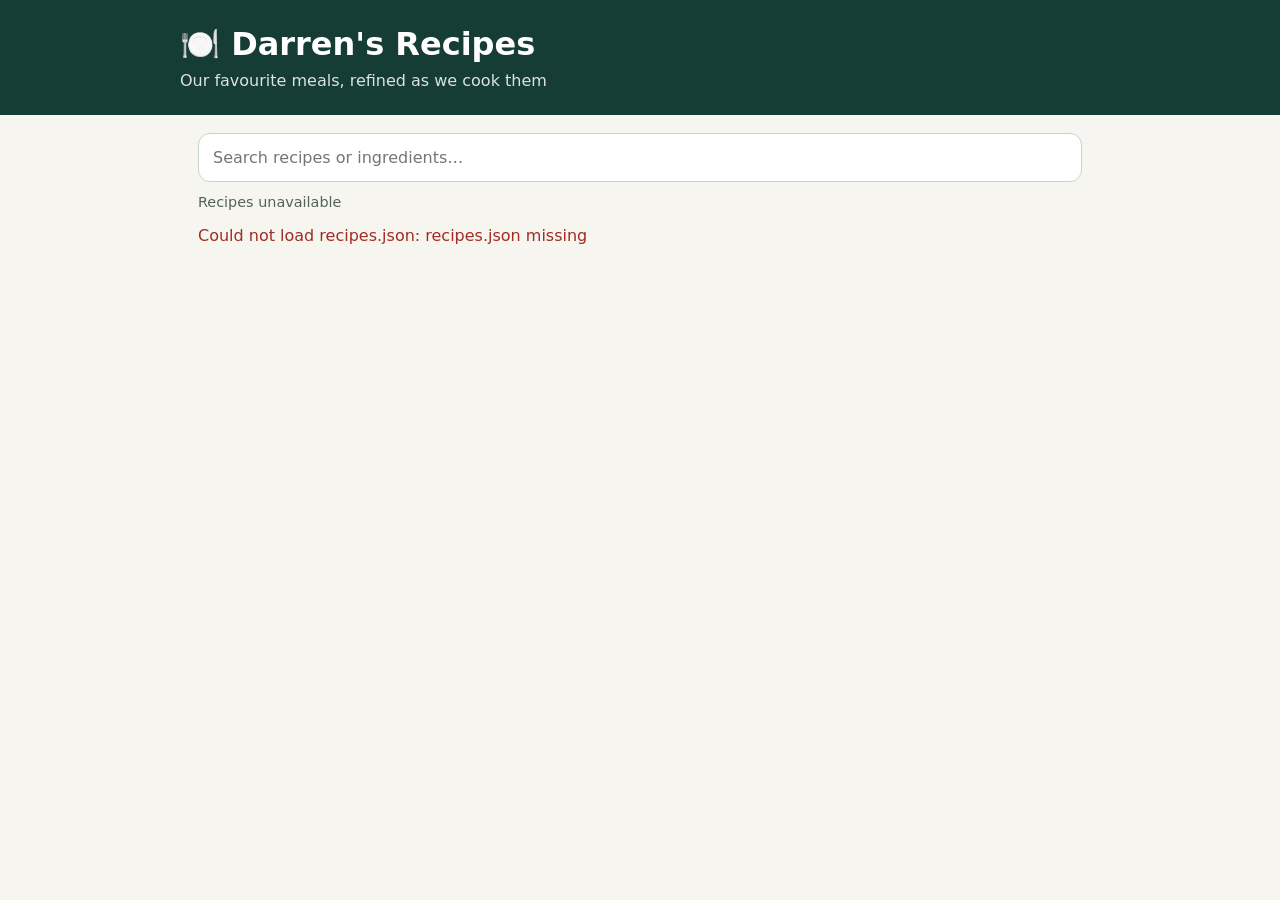
==== index.html @ 0611139f "Add mobile recipe web app" ====
<!doctype html>
<html lang="en"><head><meta charset="utf-8"><meta name="viewport" content="width=device-width,initial-scale=1,viewport-fit=cover"><meta name="theme-color" content="#153d35"><title>Darren's Recipes</title>
<style>
:root{font-family:system-ui,-apple-system,sans-serif;color:#19342e;background:#f6f5ef}*{box-sizing:border-box}body{margin:0}header{background:#153d35;color:white;padding:25px max(18px,calc((100vw - 920px)/2))}header h1{margin:0 0 8px}header p{margin:0;opacity:.85}main{max-width:920px;margin:auto;padding:18px}input{width:100%;font:inherit;padding:14px;border:1px solid #c8d4ce;border-radius:12px;background:white}#count{color:#53635c;font-size:.9rem;margin:12px 0}.cards{display:grid;grid-template-columns:repeat(auto-fill,minmax(250px,1fr));gap:14px}.card{background:white;border:1px solid #e1e7e2;border-radius:15px;padding:18px;text-align:left;cursor:pointer;font:inherit;color:inherit;box-shadow:0 2px 9px #1b362b0a}.card h2{font-size:1.12rem;margin:10px 0}.card p{line-height:1.45}.meta{font-size:.85rem;color:#63766c}dialog{width:min(660px,calc(100vw - 20px));max-height:90dvh;overflow:auto;border:0;border-radius:16px;padding:25px;color:#19342e}dialog::backdrop{background:#0008}dialog h2{margin-top:0}li{margin:8px 0;line-height:1.5}.close{float:right;border:0;background:#e8efeb;padding:8px 13px;border-radius:10px;font-size:1rem;cursor:pointer}#error{color:#a12c24}
</style></head><body><header><h1>🍽️ Darren's Recipes</h1><p>Our favourite meals, refined as we cook them</p></header><main><input id="search" type="search" placeholder="Search recipes or ingredients…" aria-label="Search recipes"><p id="count">Loading recipes…</p><p id="error"></p><div class="cards" id="cards"></div></main><dialog id="details"><button class="close" onclick="document.getElementById('details').close()">Close</button><div id="detail"></div></dialog>
<script>
let recipes=[];const $=id=>document.getElementById(id);const esc=s=>String(s??'').replace(/[&<>"']/g,c=>({'&':'&amp;','<':'&lt;','>':'&gt;','"':'&quot;',"'":'&#39;'}[c]));
function render(){const q=$('search').value.trim().toLowerCase();const filtered=recipes.filter(r=>[r.title,r.summary,...(r.ingredients||[])].join(' ').toLowerCase().includes(q));$('count').textContent=filtered.length+' of '+recipes.length+' recipes';$('cards').innerHTML=filtered.map(r=>'<button class="card" data-id="'+esc(r.id)+'"><div>'+esc(r.flag||'🍲')+' <span class="meta">'+esc(r.type||'')+' · '+esc(r.time||'')+'</span></div><h2>'+esc(r.title)+'</h2><p>'+esc(r.summary||'')+'</p><div class="meta">'+esc(r.serves||'')+' servings · '+esc(r.status||'')+'</div></button>').join('');document.querySelectorAll('.card').forEach(b=>b.onclick=()=>openRecipe(b.dataset.id))}
function openRecipe(id){const r=recipes.find(x=>x.id===id);if(!r)return;$('detail').innerHTML='<h2>'+esc(r.flag||'')+' '+esc(r.title)+'</h2><p>'+esc(r.summary||'')+'</p><p class="meta">'+esc(r.time||'')+' · Serves '+esc(r.serves||'')+'</p><h3>Ingredients</h3><ul>'+(r.ingredients||[]).map(x=>'<li>'+esc(x)+'</li>').join('')+'</ul><h3>Method</h3><ol>'+(r.steps||[]).map(x=>'<li>'+esc(x)+'</li>').join('')+'</ol>'+(r.note?'<h3>Cooking notes</h3><p>'+esc(r.note)+'</p>':'');$('details').showModal()}
$('search').addEventListener('input',render);
fetch('./recipes.json?updated='+Date.now(),{cache:'no-store'}).then(r=>{if(!r.ok)throw Error('recipes.json missing');return r.json()}).then(data=>{recipes=Array.isArray(data)?data:data.recipes||[];render()}).catch(e=>{$('count').textContent='Recipes unavailable';$('error').textContent='Could not load recipes.json: '+e.message});
</script></body></html>
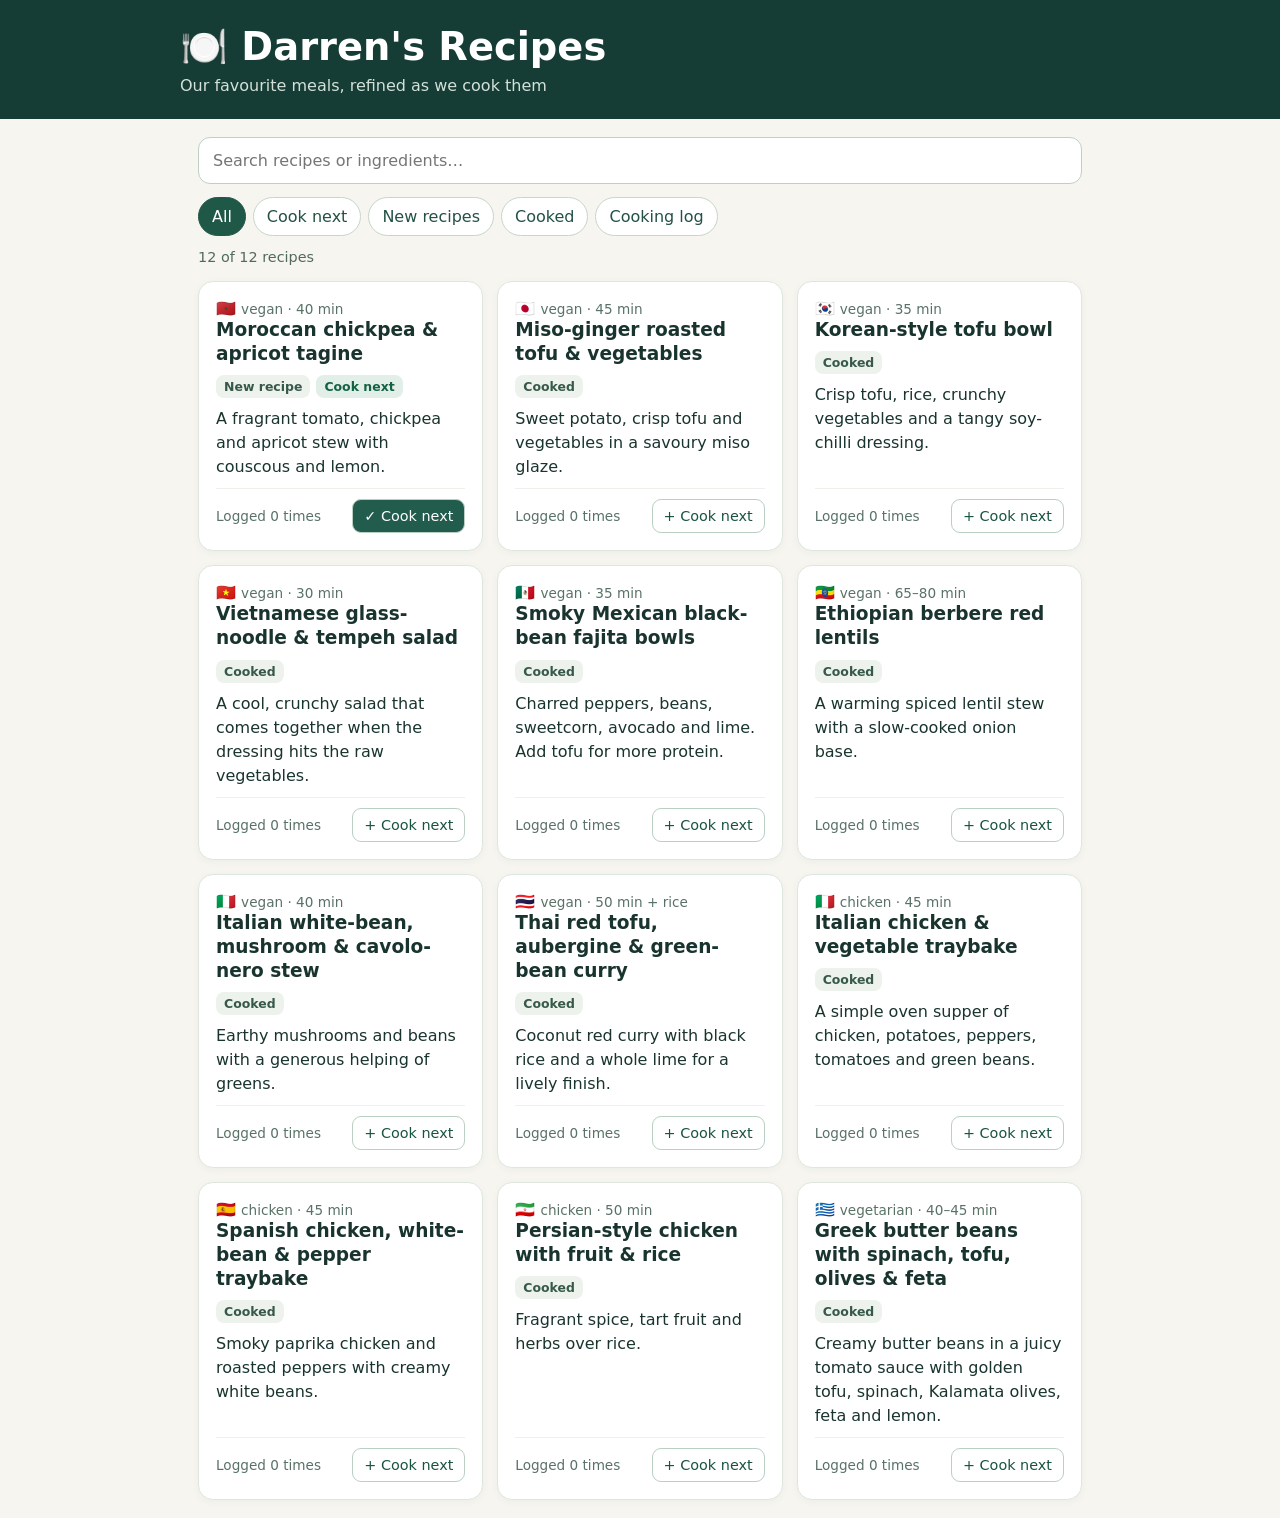
==== commit 4cda12be: "Add ingredient checklists, cook-next filters, and personal cooking history" ====
--- a/index.html
+++ b/index.html
@@ -1,12 +1,191 @@
 <!doctype html>
-<html lang="en"><head><meta charset="utf-8"><meta name="viewport" content="width=device-width,initial-scale=1,viewport-fit=cover"><meta name="theme-color" content="#153d35"><title>Darren's Recipes</title>
+<html lang="en">
+<head>
+<meta charset="utf-8">
+<meta name="viewport" content="width=device-width, initial-scale=1, viewport-fit=cover">
+<meta name="theme-color" content="#153d35">
+<meta name="apple-mobile-web-app-capable" content="yes">
+<meta name="apple-mobile-web-app-title" content="Darren's Recipes">
+<title>Darren's Recipes</title>
 <style>
-:root{font-family:system-ui,-apple-system,sans-serif;color:#19342e;background:#f6f5ef}*{box-sizing:border-box}body{margin:0}header{background:#153d35;color:white;padding:25px max(18px,calc((100vw - 920px)/2))}header h1{margin:0 0 8px}header p{margin:0;opacity:.85}main{max-width:920px;margin:auto;padding:18px}input{width:100%;font:inherit;padding:14px;border:1px solid #c8d4ce;border-radius:12px;background:white}#count{color:#53635c;font-size:.9rem;margin:12px 0}.cards{display:grid;grid-template-columns:repeat(auto-fill,minmax(250px,1fr));gap:14px}.card{background:white;border:1px solid #e1e7e2;border-radius:15px;padding:18px;text-align:left;cursor:pointer;font:inherit;color:inherit;box-shadow:0 2px 9px #1b362b0a}.card h2{font-size:1.12rem;margin:10px 0}.card p{line-height:1.45}.meta{font-size:.85rem;color:#63766c}dialog{width:min(660px,calc(100vw - 20px));max-height:90dvh;overflow:auto;border:0;border-radius:16px;padding:25px;color:#19342e}dialog::backdrop{background:#0008}dialog h2{margin-top:0}li{margin:8px 0;line-height:1.5}.close{float:right;border:0;background:#e8efeb;padding:8px 13px;border-radius:10px;font-size:1rem;cursor:pointer}#error{color:#a12c24}
-</style></head><body><header><h1>🍽️ Darren's Recipes</h1><p>Our favourite meals, refined as we cook them</p></header><main><input id="search" type="search" placeholder="Search recipes or ingredients…" aria-label="Search recipes"><p id="count">Loading recipes…</p><p id="error"></p><div class="cards" id="cards"></div></main><dialog id="details"><button class="close" onclick="document.getElementById('details').close()">Close</button><div id="detail"></div></dialog>
+:root{font-family:system-ui,-apple-system,BlinkMacSystemFont,"Segoe UI",sans-serif;color:#19342e;background:#f6f5ef;font-synthesis:none}
+*{box-sizing:border-box}
+body{margin:0}
+button,input{font:inherit}
+button{cursor:pointer}
+header{background:#153d35;color:white;padding:24px max(18px,calc((100vw - 920px)/2))}
+header h1{margin:0 0 6px;font-size:clamp(1.65rem,4vw,2.4rem)}
+header p{margin:0;color:#d3e1d9}
+main{max-width:920px;margin:auto;padding:18px}
+#search{width:100%;font:inherit;padding:13px 14px;border:1px solid #bfcfc5;border-radius:12px;background:white}
+.tabs{display:flex;flex-wrap:wrap;gap:7px;margin:13px 0}
+.tab{padding:9px 13px;border:1px solid #c6d6cb;background:white;border-radius:999px;color:#235145}
+.tab[aria-pressed="true"]{background:#205848;color:white;border-color:#205848}
+#count{color:#526a5e;font-size:.9rem;margin:10px 0 16px}
+.cards{display:grid;grid-template-columns:repeat(auto-fill,minmax(255px,1fr));gap:14px}
+.card{background:white;border:1px solid #dee7df;border-radius:15px;padding:17px;box-shadow:0 2px 9px #1b362b0a;display:flex;flex-direction:column;gap:9px}
+.card h2{font-size:1.16rem;line-height:1.3;margin:0}
+.card p{margin:0;line-height:1.5;flex-grow:1}
+.card .card-open{width:100%;border:0;padding:0;background:transparent;text-align:left;color:inherit}
+.meta{font-size:.85rem;color:#597266}
+.badges{display:flex;flex-wrap:wrap;gap:6px}
+.badge{display:inline-block;padding:4px 8px;border-radius:8px;background:#edf2ed;color:#36594a;font-size:.78rem;font-weight:650}
+.badge.next{background:#e2efe8;color:#146245}
+.card-foot{border-top:1px solid #edf0eb;padding-top:10px;display:flex;align-items:center;justify-content:space-between;gap:8px}
+.mini-btn{border:1px solid #b9d0c2;background:white;color:#195342;border-radius:9px;padding:8px 11px;font-size:.9rem}
+.mini-btn.active{background:#225c4c;color:white}
+dialog{width:min(690px,calc(100vw - 16px));max-height:92dvh;overflow-y:auto;border:0;border-radius:16px;padding:24px;color:#19342e;background:#fff;box-shadow:0 15px 60px #0003}
+dialog::backdrop{background:#0009}
+dialog h2{margin:4px 0 8px;font-size:1.5rem}
+dialog h3{margin:22px 0 9px}
+.dialog-top{display:flex;justify-content:space-between;align-items:flex-start;gap:12px}
+.close{border:0;background:#e9f0eb;padding:9px 13px;border-radius:10px;flex-shrink:0}
+.detail-actions{background:#f1f5ef;border-radius:13px;padding:13px;margin:16px 0}
+.action-row{display:flex;align-items:center;flex-wrap:wrap;gap:11px;margin:10px 0}
+.action-row input[type="date"]{max-width:180px;border:1px solid #b6c8bc;border-radius:8px;padding:8px;background:white}
+.action-row label{display:flex;align-items:center;gap:8px;cursor:pointer;font-weight:550}
+input[type="checkbox"]{width:20px;height:20px;accent-color:#235b49;flex-shrink:0;cursor:pointer}
+.ingredient-list{list-style:none;padding:0;margin:10px 0}
+.ingredient-list li{padding:8px 0;border-bottom:1px solid #eef1ec}
+.ingredient-list label{display:flex;align-items:flex-start;gap:10px;line-height:1.45;cursor:pointer}
+.ingredient-list label.done span{text-decoration:line-through;color:#78867b}
+.steps li{margin:10px 0;line-height:1.55}
+.small{font-size:.86rem;color:#5b7166}
+.text-btn{border:none;background:none;padding:5px;color:#195f48;text-decoration:underline}
+.primary{border:none;border-radius:10px;background:#245e4d;color:white;padding:10px 14px}
+#historyView{display:none}
+#historyView h2{margin-bottom:5px}
+.history-item{display:flex;gap:12px;align-items:center;justify-content:space-between;background:white;padding:12px 14px;margin:8px 0;border:1px solid #e1e9e1;border-radius:12px}
+.history-item button.recipe-link{border:0;background:none;text-align:left;color:#204e40;padding:0}
+.history-item button.remove{border:0;background:#f4ebe8;color:#8a3431;border-radius:8px;padding:7px 10px}
+.tools{display:flex;gap:8px;flex-wrap:wrap;margin:18px 0}
+.tools button,.tools label{display:inline-block;padding:9px 12px;border:1px solid #c8d6cb;background:white;border-radius:9px;cursor:pointer;color:#204c40}
+#file-import{display:none}
+.notice{border-left:3px solid #7b9a85;background:#f0f3ee;padding:10px 12px;font-size:.86rem;line-height:1.5}
+#error{color:#a12c24}
+@media(max-width:420px){dialog{padding:15px}.card{padding:15px}header{padding:20px 18px}}
+</style>
+</head>
+<body>
+<header><h1>🍽️ Darren's Recipes</h1><p>Our favourite meals, refined as we cook them</p></header>
+<main>
+<input id="search" type="search" placeholder="Search recipes or ingredients…" aria-label="Search recipes">
+<div class="tabs" role="group" aria-label="Filter recipes">
+<button class="tab" data-tab="all" aria-pressed="true">All</button>
+<button class="tab" data-tab="next" aria-pressed="false">Cook next</button>
+<button class="tab" data-tab="new" aria-pressed="false">New recipes</button>
+<button class="tab" data-tab="cooked" aria-pressed="false">Cooked</button>
+<button class="tab" data-tab="history" aria-pressed="false">Cooking log</button>
+</div>
+<p id="count">Loading recipes…</p><p id="error"></p>
+<div class="cards" id="cards"></div>
+<section id="historyView" aria-label="Cooking history">
+<h2>Cooking log</h2>
+<p class="small">Tick “I cooked this” in a recipe to add a dated entry. Each time you cook it, tick the date again.</p>
+<div id="historyEntries"></div>
+<div class="tools">
+<button id="export" type="button">Download log backup</button>
+<label for="file-import">Restore a backup</label><input id="file-import" type="file" accept=".json,application/json">
+</div>
+<p class="notice">Your cooking log, “Cook next” selections and ingredient ticks are saved <strong>only on this device in this browser</strong>, not on GitHub. Other people see the public recipes but keep separate logs. Use “Download log backup” occasionally to protect your history or move it to another device.</p>
+</section>
+</main>
+<dialog id="details" aria-label="Recipe details"><div id="detail"></div></dialog>
 <script>
-let recipes=[];const $=id=>document.getElementById(id);const esc=s=>String(s??'').replace(/[&<>"']/g,c=>({'&':'&amp;','<':'&lt;','>':'&gt;','"':'&quot;',"'":'&#39;'}[c]));
-function render(){const q=$('search').value.trim().toLowerCase();const filtered=recipes.filter(r=>[r.title,r.summary,...(r.ingredients||[])].join(' ').toLowerCase().includes(q));$('count').textContent=filtered.length+' of '+recipes.length+' recipes';$('cards').innerHTML=filtered.map(r=>'<button class="card" data-id="'+esc(r.id)+'"><div>'+esc(r.flag||'🍲')+' <span class="meta">'+esc(r.type||'')+' · '+esc(r.time||'')+'</span></div><h2>'+esc(r.title)+'</h2><p>'+esc(r.summary||'')+'</p><div class="meta">'+esc(r.serves||'')+' servings · '+esc(r.status||'')+'</div></button>').join('');document.querySelectorAll('.card').forEach(b=>b.onclick=()=>openRecipe(b.dataset.id))}
-function openRecipe(id){const r=recipes.find(x=>x.id===id);if(!r)return;$('detail').innerHTML='<h2>'+esc(r.flag||'')+' '+esc(r.title)+'</h2><p>'+esc(r.summary||'')+'</p><p class="meta">'+esc(r.time||'')+' · Serves '+esc(r.serves||'')+'</p><h3>Ingredients</h3><ul>'+(r.ingredients||[]).map(x=>'<li>'+esc(x)+'</li>').join('')+'</ul><h3>Method</h3><ol>'+(r.steps||[]).map(x=>'<li>'+esc(x)+'</li>').join('')+'</ol>'+(r.note?'<h3>Cooking notes</h3><p>'+esc(r.note)+'</p>':'');$('details').showModal()}
-$('search').addEventListener('input',render);
-fetch('./recipes.json?updated='+Date.now(),{cache:'no-store'}).then(r=>{if(!r.ok)throw Error('recipes.json missing');return r.json()}).then(data=>{recipes=Array.isArray(data)?data:data.recipes||[];render()}).catch(e=>{$('count').textContent='Recipes unavailable';$('error').textContent='Could not load recipes.json: '+e.message});
-</script></body></html>+"use strict";
+const $=id=>document.getElementById(id);
+const esc=s=>String(s??"").replace(/[&<>"']/g,c=>({"&":"&amp;","<":"&lt;",">":"&gt;",'"':"&quot;","'":"&#39;"}[c]));
+const STORE="darrens-recipes-personal-v1";
+const CACHE="darrens-recipes-catalog-v1";
+const freshState=()=>({nextIds:[],history:[],ticks:{},initialisedNext:false});
+let recipes=[],state=freshState(),tab="all",activeId=null,canStore=true,defaultNext="";
+function todayLocal(){const n=new Date();return n.getFullYear()+"-"+String(n.getMonth()+1).padStart(2,"0")+"-"+String(n.getDate()).padStart(2,"0")}
+function safeGet(key){try{return localStorage.getItem(key)}catch(e){canStore=false;return null}}
+function safeSet(key,val){try{localStorage.setItem(key,val)}catch(e){canStore=false}}
+function loadState(){try{const data=JSON.parse(safeGet(STORE)||"null");if(data&&typeof data==="object"){state={nextIds:Array.isArray(data.nextIds)?data.nextIds.filter(v=>typeof v==="string"):[],history:Array.isArray(data.history)?data.history.filter(v=>v&&typeof v.id==="string"&&typeof v.date==="string"):[],ticks:data.ticks&&typeof data.ticks==="object"&&!Array.isArray(data.ticks)?data.ticks:{},initialisedNext:!!data.initialisedNext}}}catch(e){state=freshState()}}
+function save(){safeSet(STORE,JSON.stringify(state))}
+function entries(id){return state.history.filter(h=>h.id===id)}
+function cooked(r){return r.status==="tried"||r.status==="cooked"||entries(r.id).length>0}
+function isNext(id){return state.nextIds.includes(id)}
+function nextToggle(id){state.nextIds=isNext(id)?state.nextIds.filter(x=>x!==id):[...state.nextIds,id];save();render();if(activeId)renderDetail()}
+function validDate(s){return /^\d{4}-\d{2}-\d{2}$/.test(s)&&!Number.isNaN(new Date(s+"T12:00:00").getTime())&&s<=todayLocal()}
+function logged(id,date){return state.history.some(h=>h.id===id&&h.date===date)}
+function logToggle(id,date,checked){
+if(!validDate(date)){alert("Choose a valid date that is not in the future.");return}
+if(checked&&!logged(id,date)){state.history.push({id,date})}
+if(!checked){state.history=state.history.filter(h=>!(h.id===id&&h.date===date))}
+if(checked){delete state.ticks[id];state.nextIds=state.nextIds.filter(x=>x!==id)}
+save();render();if(activeId)renderDetail(date)
+}
+function badge(r){return '<span class="badge">'+(cooked(r)?"Cooked":"New recipe")+'</span>'+(isNext(r.id)?'<span class="badge next">Cook next</span>':"")}
+function match(r,q){return [r.title,r.summary,...(r.ingredients||[])].join(" ").toLowerCase().includes(q)}
+function render(){
+document.querySelectorAll("[data-tab]").forEach(b=>b.setAttribute("aria-pressed",String(b.dataset.tab===tab)));
+const q=$("search").value.trim().toLowerCase();
+$("historyView").style.display=tab==="history"?"block":"none";
+$("cards").style.display=tab==="history"?"none":"grid";
+if(tab==="history"){renderHistory(q);return}
+const found=recipes.filter(r=>match(r,q)&&(tab==="all"||tab==="next"&&isNext(r.id)||tab==="new"&&!cooked(r)||tab==="cooked"&&cooked(r)));
+$("count").textContent=found.length+" of "+recipes.length+" recipes"+(tab!=="all"?" · "+({next:"Cook next",new:"New recipes",cooked:"Cooked"}[tab]):"");
+$("cards").innerHTML=found.map(r=>'<article class="card"><button class="card-open" data-open="'+esc(r.id)+'"><div>'+esc(r.flag||"🍲")+' <span class="meta">'+esc(r.type||"")+' · '+esc(r.time||"")+'</span></div><h2>'+esc(r.title)+'</h2></button><div class="badges">'+badge(r)+'</div><p>'+esc(r.summary||"")+'</p><div class="card-foot"><span class="meta">Logged '+entries(r.id).length+' time'+(entries(r.id).length===1?"":"s")+'</span><button class="mini-btn '+(isNext(r.id)?"active":"")+'" data-next="'+esc(r.id)+'" aria-pressed="'+isNext(r.id)+'">'+(isNext(r.id)?"✓ Cook next":"+ Cook next")+'</button></div></article>').join("")||'<p>No recipes match this view.</p>';
+}
+function dateText(date){const d=new Date(date+"T12:00:00");return Number.isNaN(d.getTime())?date:d.toLocaleDateString("en-GB",{day:"numeric",month:"short",year:"numeric"})}
+function renderHistory(q){
+const sorted=[...state.history].sort((a,b)=>b.date.localeCompare(a.date));
+const found=sorted.filter(h=>{const r=recipes.find(x=>x.id===h.id);return r&&match(r,q)});
+$("count").textContent=found.length+" logged cooking occasion"+(found.length===1?"":"s");
+$("historyEntries").innerHTML=found.length?found.map(h=>{const r=recipes.find(x=>x.id===h.id);return '<div class="history-item"><button class="recipe-link" data-open="'+esc(r.id)+'"><strong>'+esc(r.flag||"")+' '+esc(r.title)+'</strong><br><span class="small">'+esc(dateText(h.date))+'</span></button><button class="remove" data-remove="'+esc(h.id)+'" data-date="'+esc(h.date)+'" aria-label="Remove cooking entry for '+esc(r.title)+' on '+esc(h.date)+'">Remove</button></div>'}).join(""):"<p>No cooking dates logged yet. Open a recipe and tick “I cooked this”.</p>";
+}
+function checkedIndexes(id){const a=state.ticks[id];return Array.isArray(a)?a:[]}
+function renderDetail(selectedDate){
+const r=recipes.find(x=>x.id===activeId);if(!r)return;
+const modal=$("details"),oldScroll=modal.scrollTop;
+const date=validDate(selectedDate)?selectedDate:todayLocal(),checked=checkedIndexes(r.id);
+$("detail").innerHTML='<div class="dialog-top"><div><h2>'+esc(r.flag||"")+' '+esc(r.title)+'</h2><div class="badges">'+badge(r)+'</div></div><button class="close" data-action="close">Close</button></div><p>'+esc(r.summary||"")+'</p><p class="meta">'+esc(r.time||"")+' · Serves '+esc(r.serves||"")+'</p><div class="detail-actions"><div class="action-row"><button class="mini-btn '+(isNext(r.id)?"active":"")+'" data-next="'+esc(r.id)+'">'+(isNext(r.id)?"✓ Selected for Cook next":"+ Add to Cook next")+'</button></div><div class="action-row"><label for="cooked-date">Date cooked:</label><input id="cooked-date" type="date" max="'+todayLocal()+'" value="'+date+'"></div><div class="action-row"><label><input type="checkbox" id="cooked-toggle" '+(logged(r.id,date)?"checked":"")+'> I cooked this on this date</label></div><p class="small" style="margin:0">Cooking log: '+entries(r.id).length+' date'+(entries(r.id).length===1?"":"s")+' recorded.</p></div><h3>Ingredients <span class="small" id="ingredientCount">'+checked.length+'/'+(r.ingredients||[]).length+' ticked</span></h3><button class="text-btn" data-action="clear">Clear ingredient ticks</button><ul class="ingredient-list">'+(r.ingredients||[]).map((x,i)=>'<li><label class="'+(checked.includes(i)?"done":"")+'"><input type="checkbox" data-ingredient="'+i+'" '+(checked.includes(i)?"checked":"")+'><span>'+esc(x)+'</span></label></li>').join("")+'</ul><h3>Method</h3><ol class="steps">'+(r.steps||[]).map(x=>"<li>"+esc(x)+"</li>").join("")+"</ol>"+(r.note?"<h3>Cooking notes</h3><p>"+esc(r.note)+"</p>":"");
+modal.scrollTop=oldScroll;
+}
+function openRecipe(id){if(!recipes.some(r=>r.id===id))return;activeId=id;renderDetail();if(!$("details").open)$("details").showModal()}
+function exportLog(){
+const payload={app:"darrens-recipes",version:1,exportedAt:new Date().toISOString(),personal:state};
+const blob=new Blob([JSON.stringify(payload,null,2)],{type:"application/json"});
+const url=URL.createObjectURL(blob),a=document.createElement("a");a.href=url;a.download="darrens-recipe-log-"+todayLocal()+".json";document.body.appendChild(a);a.click();a.remove();setTimeout(()=>URL.revokeObjectURL(url),1000);
+}
+$("cards").addEventListener("click",e=>{const next=e.target.closest("[data-next]");if(next){nextToggle(next.dataset.next);return}const open=e.target.closest("[data-open]");if(open)openRecipe(open.dataset.open)});
+$("detail").addEventListener("click",e=>{const target=e.target.closest("[data-action],[data-next]");if(!target)return;if(target.dataset.next){nextToggle(target.dataset.next);return}if(target.dataset.action==="close"){$("details").close();activeId=null}else if(target.dataset.action==="clear"){delete state.ticks[activeId];save();renderDetail($("cooked-date").value)}});
+$("detail").addEventListener("change",e=>{
+if(e.target.matches("[data-ingredient]")){
+const i=Number(e.target.dataset.ingredient),id=activeId,s=new Set(checkedIndexes(id));e.target.checked?s.add(i):s.delete(i);state.ticks[id]=[...s].sort((a,b)=>a-b);save();e.target.closest("label").classList.toggle("done",e.target.checked);const r=recipes.find(x=>x.id===id);$("ingredientCount").textContent=s.size+"/"+r.ingredients.length+" ticked";
+}else if(e.target.id==="cooked-date"){renderDetail(e.target.value)}
+else if(e.target.id==="cooked-toggle"){logToggle(activeId,$("cooked-date").value,e.target.checked)}
+});
+$("details").addEventListener("close",()=>{activeId=null});
+document.querySelectorAll("[data-tab]").forEach(b=>b.addEventListener("click",()=>{tab=b.dataset.tab;render()}));
+$("search").addEventListener("input",render);
+$("historyEntries").addEventListener("click",e=>{
+const open=e.target.closest("[data-open]");if(open){openRecipe(open.dataset.open);return}
+const remove=e.target.closest("[data-remove]");if(remove&&confirm("Remove this cooking date from your log?")){state.history=state.history.filter(h=>!(h.id===remove.dataset.remove&&h.date===remove.dataset.date));save();render()}
+});
+$("export").addEventListener("click",exportLog);
+$("file-import").addEventListener("change",async e=>{
+const file=e.target.files&&e.target.files[0];if(!file)return;
+try{const payload=JSON.parse(await file.text());const v=payload.personal;
+if(payload.app!=="darrens-recipes"||!v||!Array.isArray(v.history)||!Array.isArray(v.nextIds)||!v.ticks||typeof v.ticks!=="object")throw Error("Not a compatible recipe log backup.");
+if(!confirm("Restore this backup? This will replace the cooking log, Cook next selections and ingredient ticks saved on this device."))return;
+state={nextIds:v.nextIds.filter(x=>typeof x==="string"),history:v.history.filter(h=>h&&typeof h.id==="string"&&validDate(h.date)),ticks:v.ticks,initialisedNext:true};save();render();alert("Recipe log restored.");
+}catch(err){alert("Could not restore backup: "+err.message)}finally{e.target.value=""}
+});
+function setRecipes(data){
+recipes=Array.isArray(data)?data:Array.isArray(data.recipes)?data.recipes:[];
+defaultNext=Array.isArray(data)?"":data.default_cook_next||"";
+if(!state.initialisedNext){state.nextIds=defaultNext?[defaultNext]:[];state.initialisedNext=true;save()}
+$("error").textContent=canStore?"":"Your browser isn't allowing permanent storage. Cooking ticks and the log might be lost when you close this page.";
+render();
+}
+loadState();
+fetch("./recipes.json?v="+Date.now(),{cache:"no-store"}).then(r=>{if(!r.ok)throw Error("recipe file not yet published");return r.json()}).then(data=>{setRecipes(data);safeSet(CACHE,JSON.stringify(data))}).catch(err=>{
+const old=safeGet(CACHE);if(old){try{setRecipes(JSON.parse(old));$("error").textContent="Showing saved recipes because the latest update could not be loaded.";return}catch(e){}}
+$("count").textContent="Recipes unavailable";$("error").textContent="Could not load recipes: "+err.message;
+});
+</script>
+</body>
+</html>
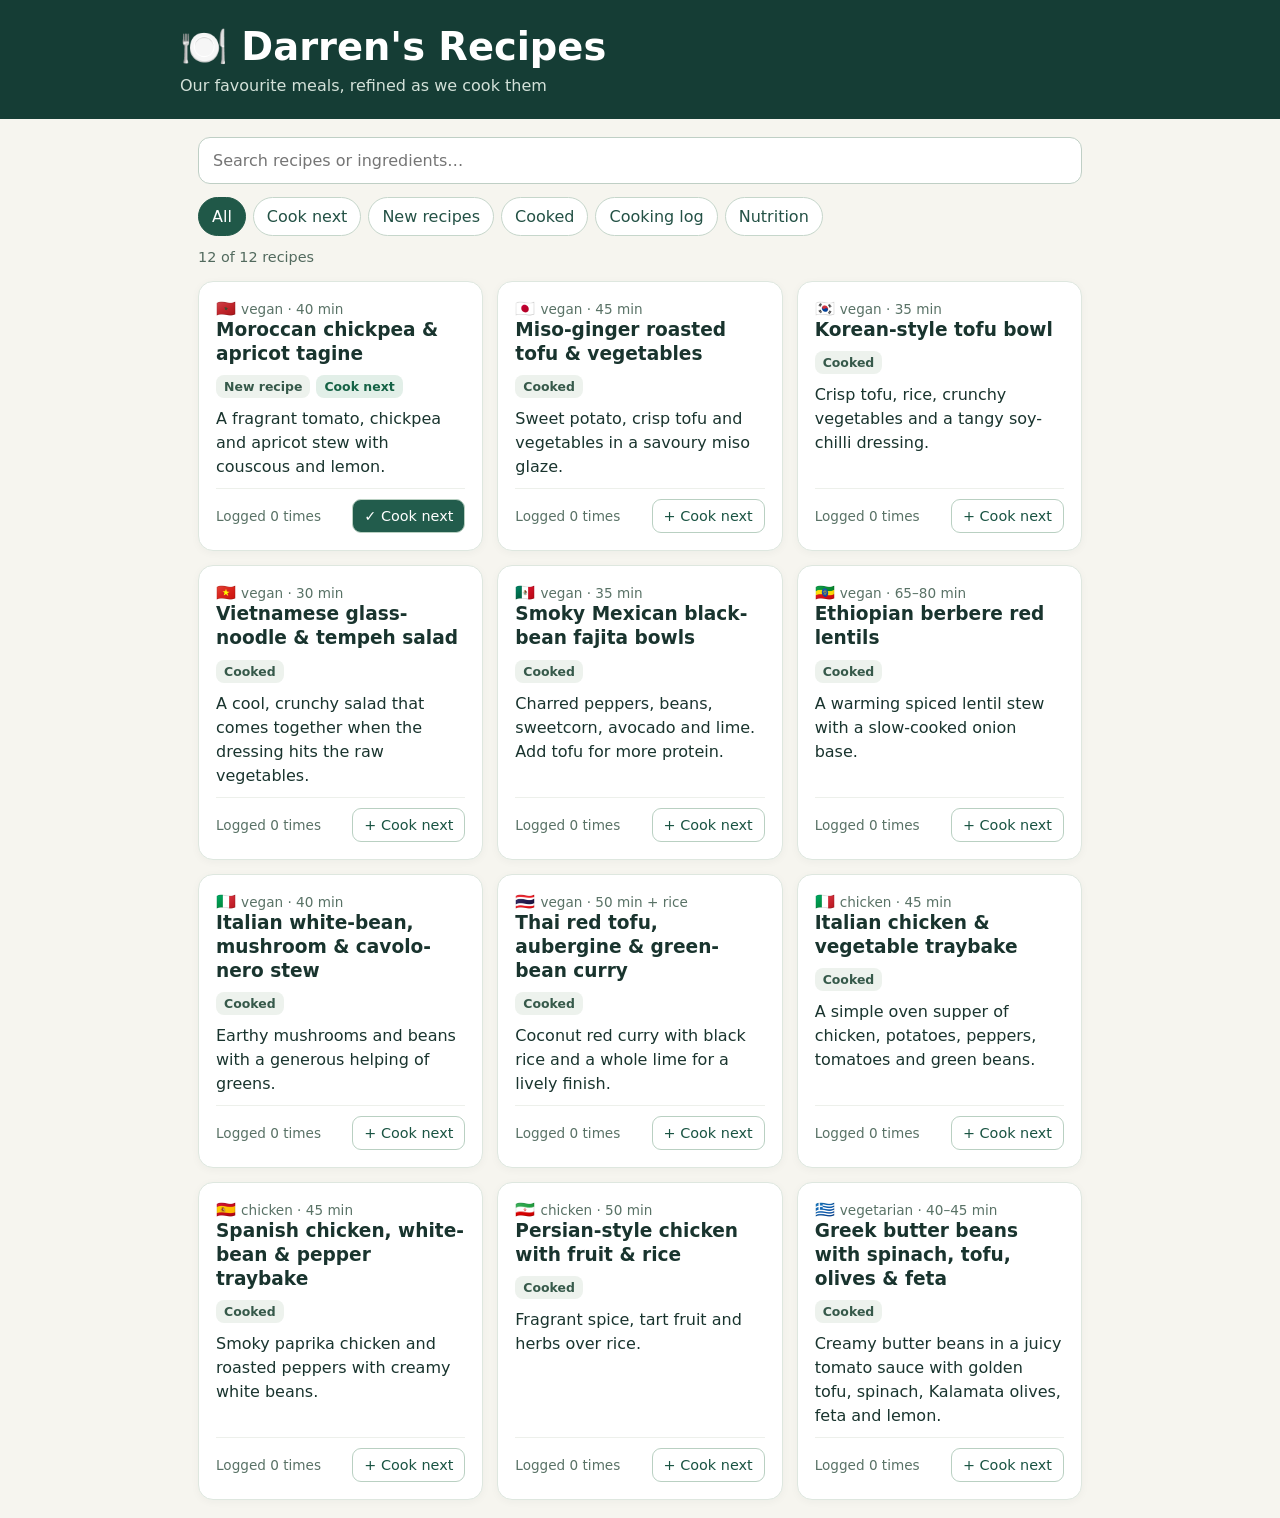
==== commit b7c969a2: "Add nutrition overview and per-recipe macro and micronutrient guidance" ====
--- a/index.html
+++ b/index.html
@@ -64,6 +64,20 @@
 .notice{border-left:3px solid #7b9a85;background:#f0f3ee;padding:10px 12px;font-size:.86rem;line-height:1.5}
 #error{color:#a12c24}
 @media(max-width:420px){dialog{padding:15px}.card{padding:15px}header{padding:20px 18px}}
+
+.nutrient-panel{background:white;border:1px solid #e0e9e2;border-radius:13px;padding:15px;margin:12px 0}
+.nutrient-panel h3{margin:2px 0 12px}
+.nutrient-grid{display:grid;grid-template-columns:repeat(auto-fit,minmax(220px,1fr));gap:10px}
+.nutrient-item{padding:9px 10px;border:1px solid #e5eee7;background:#fafcf9;border-radius:9px;line-height:1.4;font-size:.92rem}
+.nutrient-item strong{display:block;margin-bottom:2px}
+.nutrient-details{margin:0;padding-left:20px}
+.nutrient-details li{padding:5px 0;line-height:1.5}
+.nutrition-note{background:#edf4ef;border-left:4px solid #66997d;padding:11px 14px;border-radius:5px;line-height:1.5;margin:14px 0}
+.nutrient-subtitle{margin:17px 0 8px}
+.nutrition-list{display:grid;grid-template-columns:repeat(auto-fit,minmax(220px,1fr));gap:8px}
+.nutrition-item{padding:10px 12px;background:#fff;border:1px solid #e1e9e2;border-radius:10px}
+.nutrition-item small{display:block;color:#637469;margin-top:4px}
+@media(max-width:420px){.nutrient-grid{grid-template-columns:1fr}}
 </style>
 </head>
 <body>
@@ -76,6 +90,7 @@
 <button class="tab" data-tab="new" aria-pressed="false">New recipes</button>
 <button class="tab" data-tab="cooked" aria-pressed="false">Cooked</button>
 <button class="tab" data-tab="history" aria-pressed="false">Cooking log</button>
+<button class="tab" data-tab="nutrition" aria-pressed="false">Nutrition</button>
 </div>
 <p id="count">Loading recipes…</p><p id="error"></p>
 <div class="cards" id="cards"></div>
@@ -89,6 +104,7 @@
 </div>
 <p class="notice">Your cooking log, “Cook next” selections and ingredient ticks are saved <strong>only on this device in this browser</strong>, not on GitHub. Other people see the public recipes but keep separate logs. Use “Download log backup” occasionally to protect your history or move it to another device.</p>
 </section>
+<section id="nutritionView" aria-label="Nutrition overview" style="display:none"><h2>Nutrition overview</h2><p class="small">Ingredient-based nutrition guide for the whole recipe collection. It shows possible nutrient sources, <strong>not</strong> quantities consumed or proof of dietary adequacy.</p><div id="nutritionSummary"></div></section>
 </main>
 <dialog id="details" aria-label="Recipe details"><div id="detail"></div></dialog>
 <script>
@@ -119,12 +135,34 @@
 }
 function badge(r){return '<span class="badge">'+(cooked(r)?"Cooked":"New recipe")+'</span>'+(isNext(r.id)?'<span class="badge next">Cook next</span>':"")}
 function match(r,q){return [r.title,r.summary,...(r.ingredients||[])].join(" ").toLowerCase().includes(q)}
+function nutritionContent(r){
+const n=r.nutrition;if(!n)return "";
+const macros=Object.entries(n.macro||{}).map(([name,sources])=>'<div class="nutrient-item"><strong>'+esc(name)+'</strong>'+esc(sources)+'</div>').join("");
+const micro=(n.micro||[]).map(x=>'<li><strong>'+esc(x.nutrient)+'</strong> — '+esc(x.sources)+'</li>').join("");
+return '<section class="nutrient-panel"><h3>Nutrition profile</h3><p class="small">Likely contributions from the listed ingredients. No quantities or adequacy claims have been calculated.</p><h4 class="nutrient-subtitle">Macronutrients</h4><div class="nutrient-grid">'+macros+'</div><h4 class="nutrient-subtitle">Vitamins and minerals</h4><ul class="nutrient-details">'+micro+'</ul>'+(n.note?'<p class="nutrition-note">'+esc(n.note)+'</p>':'')+'</section>';
+}
+function renderNutrition(q){
+const visible=recipes.filter(r=>match(r,q));
+$("count").textContent="Nutrition guide · "+visible.length+" recipes"+(q?" matching search":"");
+const macros=[["Energy (kcal)","Not calculated yet; requires full weights and portions."],["Protein","Legumes, tofu, tempeh and chicken feature repeatedly."],["Carbohydrate","Rice, noodles, couscous, potatoes, beans and dried fruit."],["Total fat","Oils, nuts, avocado, coconut milk and feta."],["Saturated fat","Particularly coconut milk, feta and optional chorizo."],["Fibre","Often supplied by pulses, vegetables and whole plant foods."],["Omega-3 fats","Specific sources such as rapeseed oil, flax, chia or walnuts need consideration."]];
+const allNutrients=["Vitamin A","Vitamin B1","Vitamin B2","Vitamin B3","Vitamin B5","Vitamin B6","Biotin (B7)","Folate (B9)","Vitamin B12","Vitamin C","Vitamin D","Vitamin E","Vitamin K","Calcium","Iron","Zinc","Magnesium","Potassium","Iodine","Selenium","Phosphorus","Copper","Manganese","Sodium"];
+const watch=[["Vitamin B12","Mostly plant-based dinners cannot reliably cover B12. Fortified foods and/or supplementation matter."],["Vitamin D","No reliable vitamin D source is identified in these recipes. Fortified foods, supplements and other meals matter."],["Iodine","Check use of iodised salt; unfortified specialty salts and processed foods may not supply enough."],["Omega-3","Consider rapeseed oil, ground flax, chia or walnuts for ALA. Marine omega-3 (EPA/DHA) is a separate issue."],["Calcium","Check whether tofu is calcium-set and whether breakfast soy milk is fortified. Spinach calcium is poorly absorbed."],["Selenium and zinc","Food sources vary in content and bioavailability. Include a varied mix of legumes, grains, nuts and other foods."]];
+const cards=macros.map(([name,explain])=>'<div class="nutrient-item"><strong>'+esc(name)+'</strong>'+esc(explain)+'</div>').join("");
+const rows=allNutrients.map(name=>{
+const count=visible.filter(r=>(r.nutrition?.micro||[]).some(m=>m.nutrient===name)).length;
+return '<div class="nutrition-item"><strong>'+esc(name)+'</strong><small>'+(count?count+" recipe"+(count===1?"":"s")+" with highlighted sources":"Not yet mapped to a reliable recipe source")+'</small></div>';
+}).join("");
+const focus=watch.map(([name,explain])=>'<li><strong>'+esc(name)+':</strong> '+esc(explain)+'</li>').join("");
+$("nutritionSummary").innerHTML='<div class="nutrient-panel"><h3>Macronutrients and energy</h3><div class="nutrient-grid">'+cards+'</div></div><div class="nutrient-panel"><h3>Vitamins and minerals</h3><p class="small">The counts below show recipes where an ingredient was highlighted as a possible source. A low count does not establish deficiency; a high count does not establish sufficient intake.</p><div class="nutrition-list">'+rows+'</div></div><div class="nutrient-panel"><h3>Points to watch across a mostly plant-based diet</h3><ul class="nutrient-details">'+focus+'</ul></div><p class="nutrition-note">To assess whether the diet meets nutritional requirements, we will eventually need serving sizes, actual foods and brands (especially tofu and fortified soy milk), cooking frequency, breakfast/lunch/snacks, and nutrient composition data. The cooking log does not automatically measure portions or nutrients.</p><p class="small">Evidence-based references: <a href="https://www.livsmedelsverket.se/matvanor-halsa--miljo/kostrad/vegansk-mat/" target="_blank" rel="noopener">Swedish Food Agency (vegan nutrition)</a> and <a href="https://pub.norden.org/nord2023-003/recommendations.html" target="_blank" rel="noopener">Nordic Nutrition Recommendations 2023</a>.</p>';
+}
 function render(){
 document.querySelectorAll("[data-tab]").forEach(b=>b.setAttribute("aria-pressed",String(b.dataset.tab===tab)));
 const q=$("search").value.trim().toLowerCase();
 $("historyView").style.display=tab==="history"?"block":"none";
-$("cards").style.display=tab==="history"?"none":"grid";
+$("nutritionView").style.display=tab==="nutrition"?"block":"none";
+$("cards").style.display=(tab==="history"||tab==="nutrition")?"none":"grid";
 if(tab==="history"){renderHistory(q);return}
+if(tab==="nutrition"){renderNutrition(q);return}
 const found=recipes.filter(r=>match(r,q)&&(tab==="all"||tab==="next"&&isNext(r.id)||tab==="new"&&!cooked(r)||tab==="cooked"&&cooked(r)));
 $("count").textContent=found.length+" of "+recipes.length+" recipes"+(tab!=="all"?" · "+({next:"Cook next",new:"New recipes",cooked:"Cooked"}[tab]):"");
 $("cards").innerHTML=found.map(r=>'<article class="card"><button class="card-open" data-open="'+esc(r.id)+'"><div>'+esc(r.flag||"🍲")+' <span class="meta">'+esc(r.type||"")+' · '+esc(r.time||"")+'</span></div><h2>'+esc(r.title)+'</h2></button><div class="badges">'+badge(r)+'</div><p>'+esc(r.summary||"")+'</p><div class="card-foot"><span class="meta">Logged '+entries(r.id).length+' time'+(entries(r.id).length===1?"":"s")+'</span><button class="mini-btn '+(isNext(r.id)?"active":"")+'" data-next="'+esc(r.id)+'" aria-pressed="'+isNext(r.id)+'">'+(isNext(r.id)?"✓ Cook next":"+ Cook next")+'</button></div></article>').join("")||'<p>No recipes match this view.</p>';
@@ -141,7 +179,7 @@
 const r=recipes.find(x=>x.id===activeId);if(!r)return;
 const modal=$("details"),oldScroll=modal.scrollTop;
 const date=validDate(selectedDate)?selectedDate:todayLocal(),checked=checkedIndexes(r.id);
-$("detail").innerHTML='<div class="dialog-top"><div><h2>'+esc(r.flag||"")+' '+esc(r.title)+'</h2><div class="badges">'+badge(r)+'</div></div><button class="close" data-action="close">Close</button></div><p>'+esc(r.summary||"")+'</p><p class="meta">'+esc(r.time||"")+' · Serves '+esc(r.serves||"")+'</p><div class="detail-actions"><div class="action-row"><button class="mini-btn '+(isNext(r.id)?"active":"")+'" data-next="'+esc(r.id)+'">'+(isNext(r.id)?"✓ Selected for Cook next":"+ Add to Cook next")+'</button></div><div class="action-row"><label for="cooked-date">Date cooked:</label><input id="cooked-date" type="date" max="'+todayLocal()+'" value="'+date+'"></div><div class="action-row"><label><input type="checkbox" id="cooked-toggle" '+(logged(r.id,date)?"checked":"")+'> I cooked this on this date</label></div><p class="small" style="margin:0">Cooking log: '+entries(r.id).length+' date'+(entries(r.id).length===1?"":"s")+' recorded.</p></div><h3>Ingredients <span class="small" id="ingredientCount">'+checked.length+'/'+(r.ingredients||[]).length+' ticked</span></h3><button class="text-btn" data-action="clear">Clear ingredient ticks</button><ul class="ingredient-list">'+(r.ingredients||[]).map((x,i)=>'<li><label class="'+(checked.includes(i)?"done":"")+'"><input type="checkbox" data-ingredient="'+i+'" '+(checked.includes(i)?"checked":"")+'><span>'+esc(x)+'</span></label></li>').join("")+'</ul><h3>Method</h3><ol class="steps">'+(r.steps||[]).map(x=>"<li>"+esc(x)+"</li>").join("")+"</ol>"+(r.note?"<h3>Cooking notes</h3><p>"+esc(r.note)+"</p>":"");
+$("detail").innerHTML='<div class="dialog-top"><div><h2>'+esc(r.flag||"")+' '+esc(r.title)+'</h2><div class="badges">'+badge(r)+'</div></div><button class="close" data-action="close">Close</button></div><p>'+esc(r.summary||"")+'</p><p class="meta">'+esc(r.time||"")+' · Serves '+esc(r.serves||"")+'</p><div class="detail-actions"><div class="action-row"><button class="mini-btn '+(isNext(r.id)?"active":"")+'" data-next="'+esc(r.id)+'">'+(isNext(r.id)?"✓ Selected for Cook next":"+ Add to Cook next")+'</button></div><div class="action-row"><label for="cooked-date">Date cooked:</label><input id="cooked-date" type="date" max="'+todayLocal()+'" value="'+date+'"></div><div class="action-row"><label><input type="checkbox" id="cooked-toggle" '+(logged(r.id,date)?"checked":"")+'> I cooked this on this date</label></div><p class="small" style="margin:0">Cooking log: '+entries(r.id).length+' date'+(entries(r.id).length===1?"":"s")+' recorded.</p></div><h3>Ingredients <span class="small" id="ingredientCount">'+checked.length+'/'+(r.ingredients||[]).length+' ticked</span></h3><button class="text-btn" data-action="clear">Clear ingredient ticks</button><ul class="ingredient-list">'+(r.ingredients||[]).map((x,i)=>'<li><label class="'+(checked.includes(i)?"done":"")+'"><input type="checkbox" data-ingredient="'+i+'" '+(checked.includes(i)?"checked":"")+'><span>'+esc(x)+'</span></label></li>').join("")+'</ul><h3>Method</h3><ol class="steps">'+(r.steps||[]).map(x=>"<li>"+esc(x)+"</li>").join("")+"</ol>"+(r.note?"<h3>Cooking notes</h3><p>"+esc(r.note)+"</p>":"")+nutritionContent(r);
 modal.scrollTop=oldScroll;
 }
 function openRecipe(id){if(!recipes.some(r=>r.id===id))return;activeId=id;renderDetail();if(!$("details").open)$("details").showModal()}
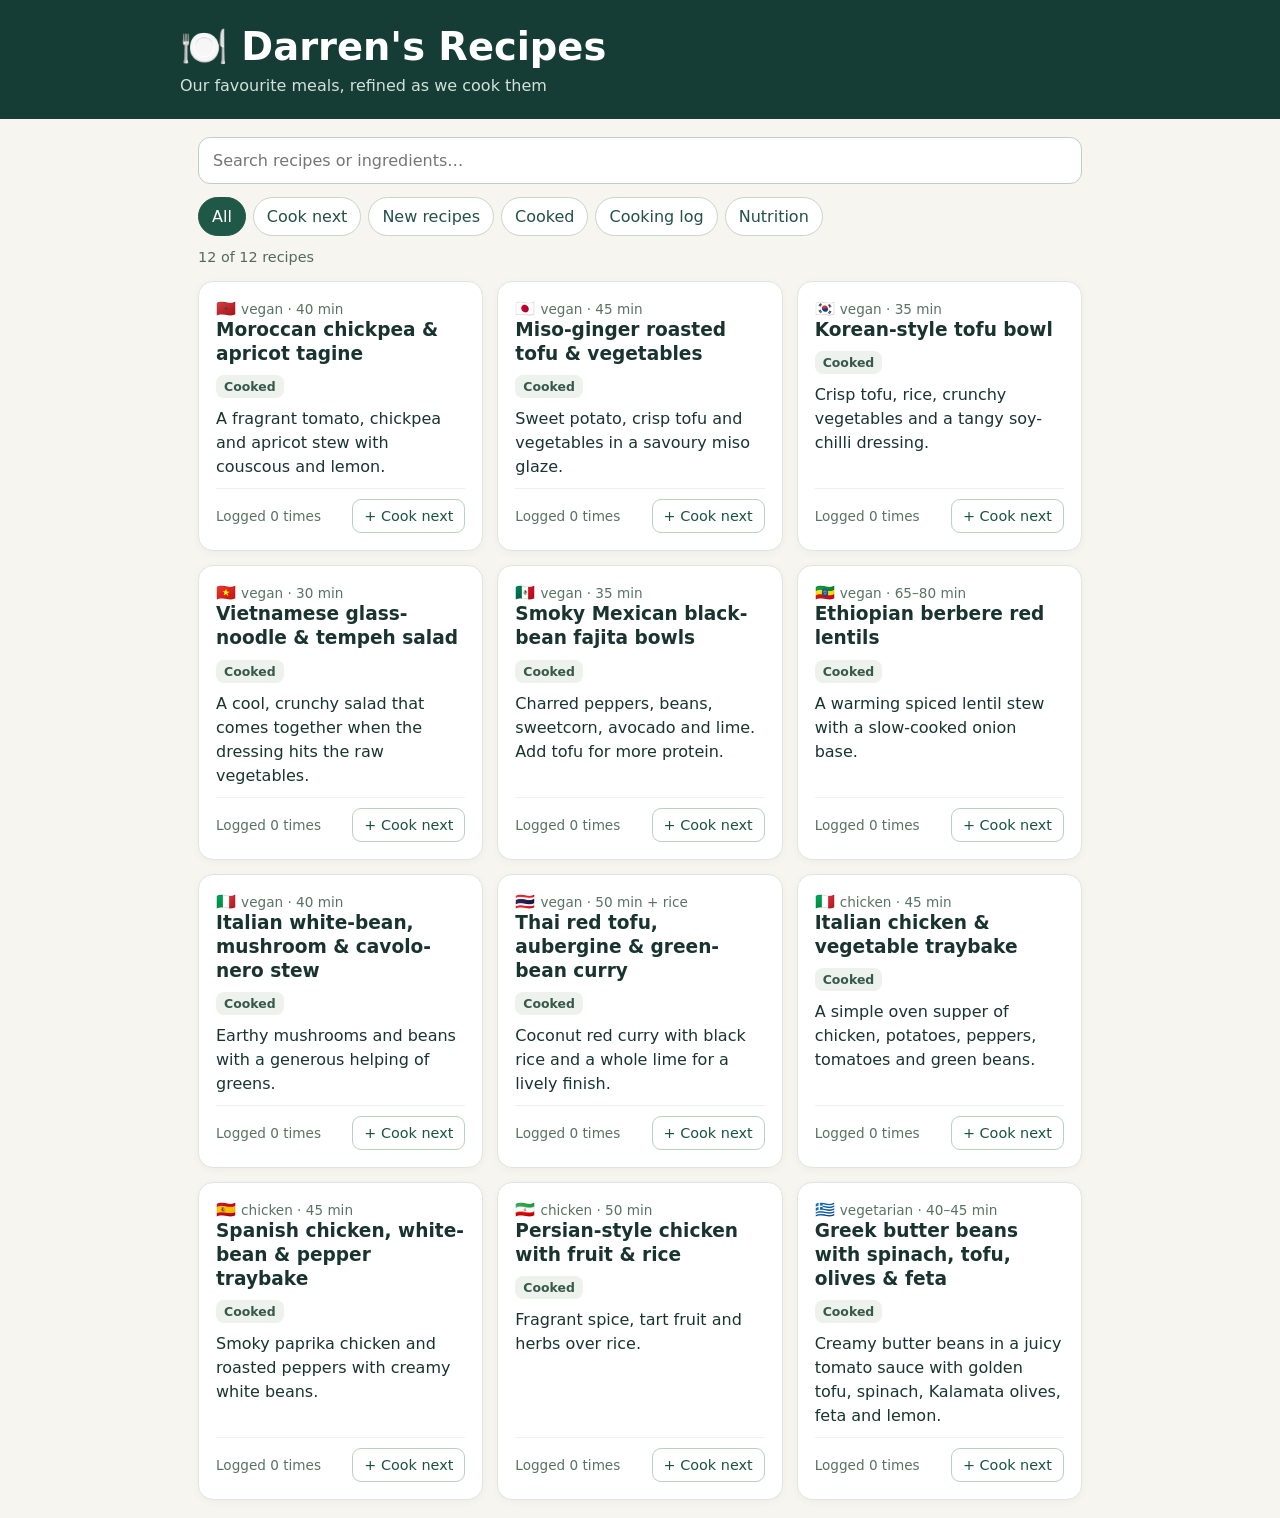
==== commit dc3a3569: "Display shared public cooking history and separate private log" ====
--- a/index.html
+++ b/index.html
@@ -96,13 +96,17 @@
 <div class="cards" id="cards"></div>
 <section id="historyView" aria-label="Cooking history">
 <h2>Cooking log</h2>
-<p class="small">Tick “I cooked this” in a recipe to add a dated entry. Each time you cook it, tick the date again.</p>
+<p class="small">Darren's past meals are shared publicly. You can also tick “I cooked this” in a recipe to keep dates on this device.</p>
+<h3>Darren's shared cooking history</h3>
+<p id="publicHistoryStatus" class="small">Loading…</p>
+<div id="sharedHistoryEntries"></div>
+<h3>My device-only cooking dates</h3>
 <div id="historyEntries"></div>
 <div class="tools">
 <button id="export" type="button">Download log backup</button>
 <label for="file-import">Restore a backup</label><input id="file-import" type="file" accept=".json,application/json">
 </div>
-<p class="notice">Your cooking log, “Cook next” selections and ingredient ticks are saved <strong>only on this device in this browser</strong>, not on GitHub. Other people see the public recipes but keep separate logs. Use “Download log backup” occasionally to protect your history or move it to another device.</p>
+<p class="notice">Darren's shared cooking history is <strong>public</strong> and updated through our conversations. When you tick a date in the app, that entry is saved <strong>only on this device</strong> and is not sent to GitHub. Other visitors see Darren's history but have their own private logs. A meal appearing in both logs should not be counted twice. Backups cover your device-only log, Cook next choices and ingredient ticks.</p>
 </section>
 <section id="nutritionView" aria-label="Nutrition overview" style="display:none"><h2>Nutrition overview</h2><p class="small">Ingredient-based nutrition guide for the whole recipe collection. It shows possible nutrient sources, <strong>not</strong> quantities consumed or proof of dietary adequacy.</p><div id="nutritionSummary"></div></section>
 </main>
@@ -114,14 +118,14 @@
 const STORE="darrens-recipes-personal-v1";
 const CACHE="darrens-recipes-catalog-v1";
 const freshState=()=>({nextIds:[],history:[],ticks:{},initialisedNext:false});
-let recipes=[],state=freshState(),tab="all",activeId=null,canStore=true,defaultNext="";
+let recipes=[],sharedEntries=[],sharedLoaded=false,state=freshState(),tab="all",activeId=null,canStore=true,defaultNext="";
 function todayLocal(){const n=new Date();return n.getFullYear()+"-"+String(n.getMonth()+1).padStart(2,"0")+"-"+String(n.getDate()).padStart(2,"0")}
 function safeGet(key){try{return localStorage.getItem(key)}catch(e){canStore=false;return null}}
 function safeSet(key,val){try{localStorage.setItem(key,val)}catch(e){canStore=false}}
 function loadState(){try{const data=JSON.parse(safeGet(STORE)||"null");if(data&&typeof data==="object"){state={nextIds:Array.isArray(data.nextIds)?data.nextIds.filter(v=>typeof v==="string"):[],history:Array.isArray(data.history)?data.history.filter(v=>v&&typeof v.id==="string"&&typeof v.date==="string"):[],ticks:data.ticks&&typeof data.ticks==="object"&&!Array.isArray(data.ticks)?data.ticks:{},initialisedNext:!!data.initialisedNext}}}catch(e){state=freshState()}}
 function save(){safeSet(STORE,JSON.stringify(state))}
 function entries(id){return state.history.filter(h=>h.id===id)}
-function cooked(r){return r.status==="tried"||r.status==="cooked"||entries(r.id).length>0}
+function cooked(r){return r.status==="tried"||r.status==="cooked"||entries(r.id).length>0||sharedEntries.some(h=>h.recipeId===r.id)}
 function isNext(id){return state.nextIds.includes(id)}
 function nextToggle(id){state.nextIds=isNext(id)?state.nextIds.filter(x=>x!==id):[...state.nextIds,id];save();render();if(activeId)renderDetail()}
 function validDate(s){return /^\d{4}-\d{2}-\d{2}$/.test(s)&&!Number.isNaN(new Date(s+"T12:00:00").getTime())&&s<=todayLocal()}
@@ -168,18 +172,31 @@
 $("cards").innerHTML=found.map(r=>'<article class="card"><button class="card-open" data-open="'+esc(r.id)+'"><div>'+esc(r.flag||"🍲")+' <span class="meta">'+esc(r.type||"")+' · '+esc(r.time||"")+'</span></div><h2>'+esc(r.title)+'</h2></button><div class="badges">'+badge(r)+'</div><p>'+esc(r.summary||"")+'</p><div class="card-foot"><span class="meta">Logged '+entries(r.id).length+' time'+(entries(r.id).length===1?"":"s")+'</span><button class="mini-btn '+(isNext(r.id)?"active":"")+'" data-next="'+esc(r.id)+'" aria-pressed="'+isNext(r.id)+'">'+(isNext(r.id)?"✓ Cook next":"+ Cook next")+'</button></div></article>').join("")||'<p>No recipes match this view.</p>';
 }
 function dateText(date){const d=new Date(date+"T12:00:00");return Number.isNaN(d.getTime())?date:d.toLocaleDateString("en-GB",{day:"numeric",month:"short",year:"numeric"})}
+function renderSharedHistory(q){
+const found=sharedEntries.filter(h=>{const r=recipes.find(x=>x.id===h.recipeId);return r&&match(r,q)}).sort((a,b)=>String(b.cookedOn||b.reportedOn||"").localeCompare(String(a.cookedOn||a.reportedOn||"")));
+const total=found.reduce((n,h)=>n+(Number.isInteger(h.count)&&h.count>0?h.count:1),0);
+$("publicHistoryStatus").textContent=sharedLoaded?"At least "+total+" reported cooking occasion"+(total===1?"":"s")+". ‘Reported’ dates refer to our conversation, not necessarily the day cooked.":"Shared history unavailable or still loading.";
+$("sharedHistoryEntries").innerHTML=found.length?found.map(h=>{
+const r=recipes.find(x=>x.id===h.recipeId);
+const count=Number.isInteger(h.count)&&h.count>0?h.count:1;
+const when=h.cookedOn?"Cooked "+dateText(h.cookedOn):"Cooking date unknown; reported "+dateText(h.reportedOn);
+return '<div class="history-item"><button class="recipe-link" data-open="'+esc(r.id)+'"><strong>'+esc(r.flag||"")+' '+esc(r.title)+'</strong><br><span class="small">'+esc(when)+(count>1?" · at least "+count+" times":"")+'</span><br><span class="small">'+esc(h.note||"")+'</span></button></div>';
+}).join(""):"<p>No shared history entries found.</p>";
+}
 function renderHistory(q){
+renderSharedHistory(q);
 const sorted=[...state.history].sort((a,b)=>b.date.localeCompare(a.date));
 const found=sorted.filter(h=>{const r=recipes.find(x=>x.id===h.id);return r&&match(r,q)});
-$("count").textContent=found.length+" logged cooking occasion"+(found.length===1?"":"s");
+$("count").textContent="Cooking history · "+found.length+" date"+(found.length===1?"":"s")+" logged on this device";
 $("historyEntries").innerHTML=found.length?found.map(h=>{const r=recipes.find(x=>x.id===h.id);return '<div class="history-item"><button class="recipe-link" data-open="'+esc(r.id)+'"><strong>'+esc(r.flag||"")+' '+esc(r.title)+'</strong><br><span class="small">'+esc(dateText(h.date))+'</span></button><button class="remove" data-remove="'+esc(h.id)+'" data-date="'+esc(h.date)+'" aria-label="Remove cooking entry for '+esc(r.title)+' on '+esc(h.date)+'">Remove</button></div>'}).join(""):"<p>No cooking dates logged yet. Open a recipe and tick “I cooked this”.</p>";
 }
+function publicCount(id){return sharedEntries.filter(h=>h.recipeId===id).reduce((total,h)=>total+(Number.isInteger(h.count)&&h.count>0?h.count:1),0)}
 function checkedIndexes(id){const a=state.ticks[id];return Array.isArray(a)?a:[]}
 function renderDetail(selectedDate){
 const r=recipes.find(x=>x.id===activeId);if(!r)return;
 const modal=$("details"),oldScroll=modal.scrollTop;
 const date=validDate(selectedDate)?selectedDate:todayLocal(),checked=checkedIndexes(r.id);
-$("detail").innerHTML='<div class="dialog-top"><div><h2>'+esc(r.flag||"")+' '+esc(r.title)+'</h2><div class="badges">'+badge(r)+'</div></div><button class="close" data-action="close">Close</button></div><p>'+esc(r.summary||"")+'</p><p class="meta">'+esc(r.time||"")+' · Serves '+esc(r.serves||"")+'</p><div class="detail-actions"><div class="action-row"><button class="mini-btn '+(isNext(r.id)?"active":"")+'" data-next="'+esc(r.id)+'">'+(isNext(r.id)?"✓ Selected for Cook next":"+ Add to Cook next")+'</button></div><div class="action-row"><label for="cooked-date">Date cooked:</label><input id="cooked-date" type="date" max="'+todayLocal()+'" value="'+date+'"></div><div class="action-row"><label><input type="checkbox" id="cooked-toggle" '+(logged(r.id,date)?"checked":"")+'> I cooked this on this date</label></div><p class="small" style="margin:0">Cooking log: '+entries(r.id).length+' date'+(entries(r.id).length===1?"":"s")+' recorded.</p></div><h3>Ingredients <span class="small" id="ingredientCount">'+checked.length+'/'+(r.ingredients||[]).length+' ticked</span></h3><button class="text-btn" data-action="clear">Clear ingredient ticks</button><ul class="ingredient-list">'+(r.ingredients||[]).map((x,i)=>'<li><label class="'+(checked.includes(i)?"done":"")+'"><input type="checkbox" data-ingredient="'+i+'" '+(checked.includes(i)?"checked":"")+'><span>'+esc(x)+'</span></label></li>').join("")+'</ul><h3>Method</h3><ol class="steps">'+(r.steps||[]).map(x=>"<li>"+esc(x)+"</li>").join("")+"</ol>"+(r.note?"<h3>Cooking notes</h3><p>"+esc(r.note)+"</p>":"")+nutritionContent(r);
+$("detail").innerHTML='<div class="dialog-top"><div><h2>'+esc(r.flag||"")+' '+esc(r.title)+'</h2><div class="badges">'+badge(r)+'</div></div><button class="close" data-action="close">Close</button></div><p>'+esc(r.summary||"")+'</p><p class="meta">'+esc(r.time||"")+' · Serves '+esc(r.serves||"")+'</p><div class="detail-actions"><div class="action-row"><button class="mini-btn '+(isNext(r.id)?"active":"")+'" data-next="'+esc(r.id)+'">'+(isNext(r.id)?"✓ Selected for Cook next":"+ Add to Cook next")+'</button></div><div class="action-row"><label for="cooked-date">Date cooked:</label><input id="cooked-date" type="date" max="'+todayLocal()+'" value="'+date+'"></div><div class="action-row"><label><input type="checkbox" id="cooked-toggle" '+(logged(r.id,date)?"checked":"")+'> I cooked this on this date</label></div><p class="small" style="margin:0">Shared history: at least '+publicCount(r.id)+' time'+(publicCount(r.id)===1?"":"s")+'. On this device: '+entries(r.id).length+' date'+(entries(r.id).length===1?"":"s")+' recorded.</p></div><h3>Ingredients <span class="small" id="ingredientCount">'+checked.length+'/'+(r.ingredients||[]).length+' ticked</span></h3><button class="text-btn" data-action="clear">Clear ingredient ticks</button><ul class="ingredient-list">'+(r.ingredients||[]).map((x,i)=>'<li><label class="'+(checked.includes(i)?"done":"")+'"><input type="checkbox" data-ingredient="'+i+'" '+(checked.includes(i)?"checked":"")+'><span>'+esc(x)+'</span></label></li>').join("")+'</ul><h3>Method</h3><ol class="steps">'+(r.steps||[]).map(x=>"<li>"+esc(x)+"</li>").join("")+"</ol>"+(r.note?"<h3>Cooking notes</h3><p>"+esc(r.note)+"</p>":"")+nutritionContent(r);
 modal.scrollTop=oldScroll;
 }
 function openRecipe(id){if(!recipes.some(r=>r.id===id))return;activeId=id;renderDetail();if(!$("details").open)$("details").showModal()}
@@ -220,6 +237,19 @@
 render();
 }
 loadState();
+fetch("./cooking-history.json?updated="+Date.now(),{cache:"no-store"}).then(response=>{
+if(!response.ok)throw Error("History not published yet");
+return response.json();
+}).then(data=>{
+sharedEntries=Array.isArray(data.entries)?data.entries.filter(h=>h&&typeof h.recipeId==="string"):[];
+sharedLoaded=true;
+safeSet("darrens-recipes-shared-history-cache",JSON.stringify(data));
+render();if(activeId)renderDetail();
+}).catch(()=>{
+const cache=safeGet("darrens-recipes-shared-history-cache");
+if(cache){try{sharedEntries=JSON.parse(cache).entries||[];sharedLoaded=true}catch(e){}}
+render();if(activeId)renderDetail();
+});
 fetch("./recipes.json?v="+Date.now(),{cache:"no-store"}).then(r=>{if(!r.ok)throw Error("recipe file not yet published");return r.json()}).then(data=>{setRecipes(data);safeSet(CACHE,JSON.stringify(data))}).catch(err=>{
 const old=safeGet(CACHE);if(old){try{setRecipes(JSON.parse(old));$("error").textContent="Showing saved recipes because the latest update could not be loaded.";return}catch(e){}}
 $("count").textContent="Recipes unavailable";$("error").textContent="Could not load recipes: "+err.message;
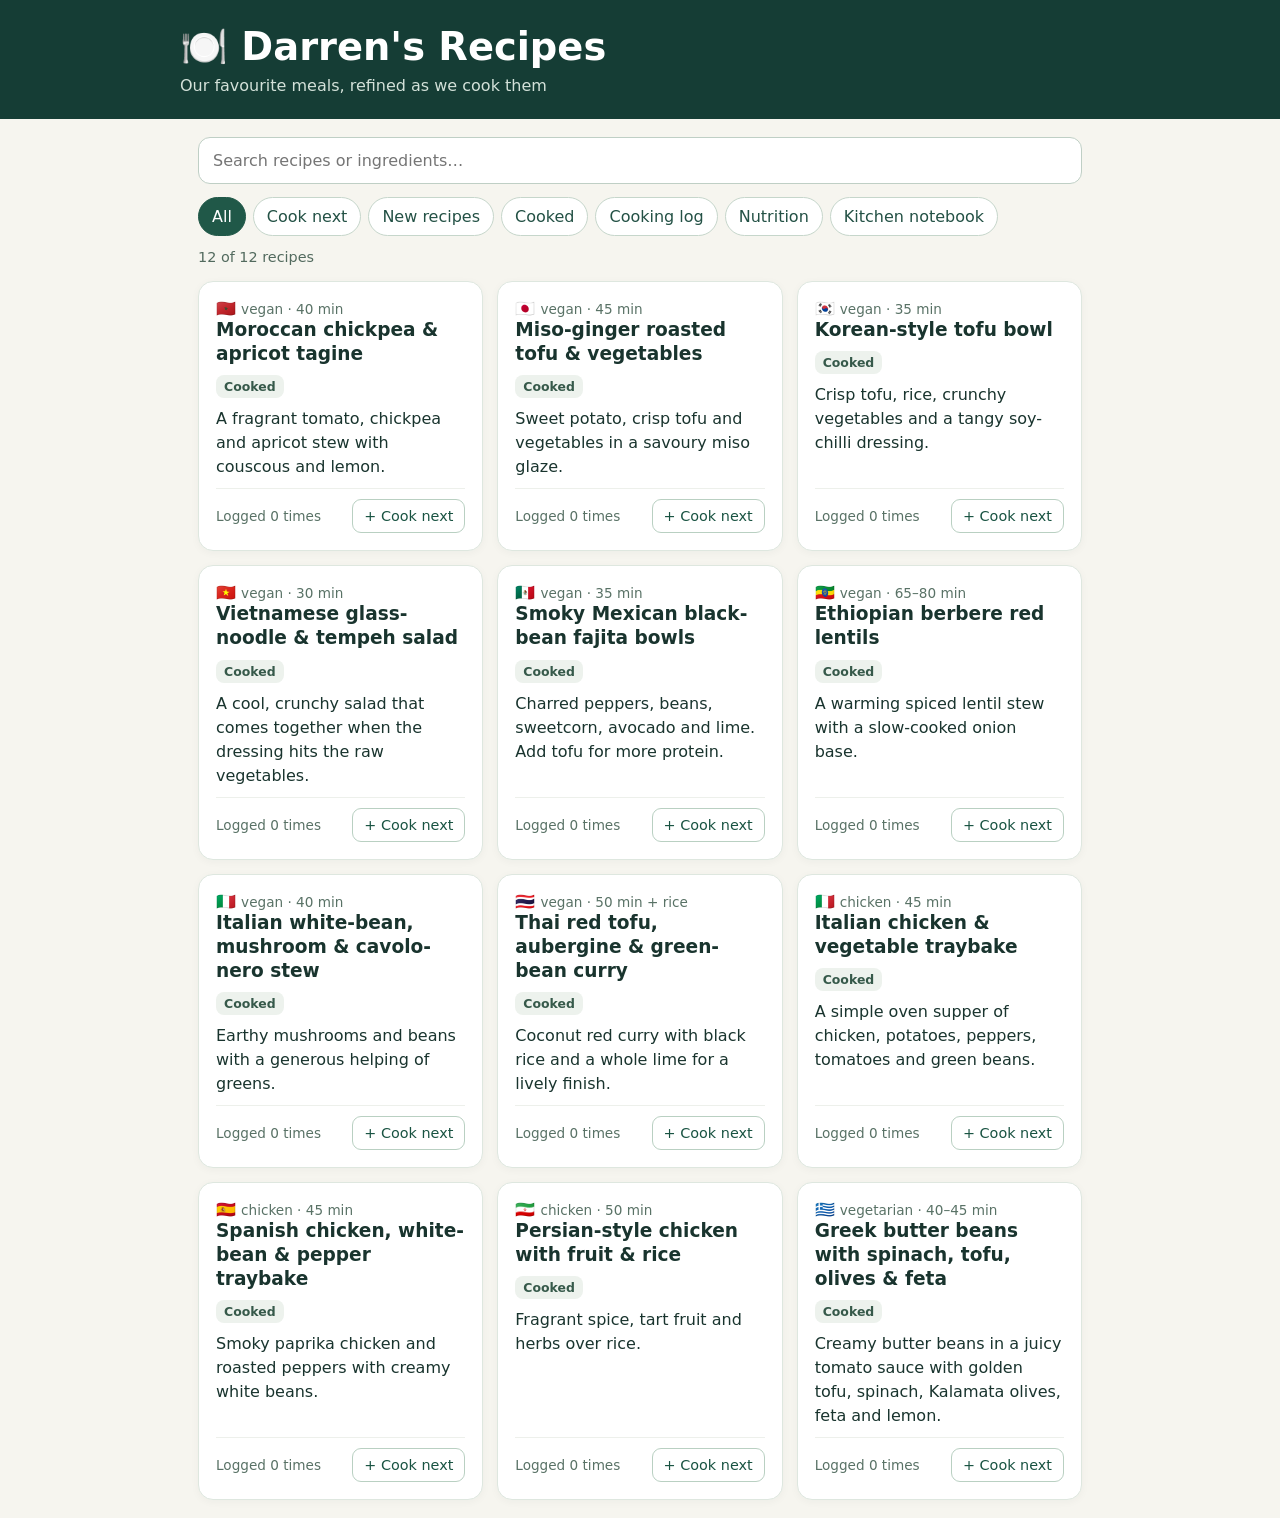
==== commit 1ba21877: "Add kitchen notebook with sourdough and starter knowledge" ====
--- a/index.html
+++ b/index.html
@@ -91,6 +91,7 @@
 <button class="tab" data-tab="cooked" aria-pressed="false">Cooked</button>
 <button class="tab" data-tab="history" aria-pressed="false">Cooking log</button>
 <button class="tab" data-tab="nutrition" aria-pressed="false">Nutrition</button>
+<a class="tab" href="notebook.html" style="text-decoration:none">Kitchen notebook</a>
 </div>
 <p id="count">Loading recipes…</p><p id="error"></p>
 <div class="cards" id="cards"></div>
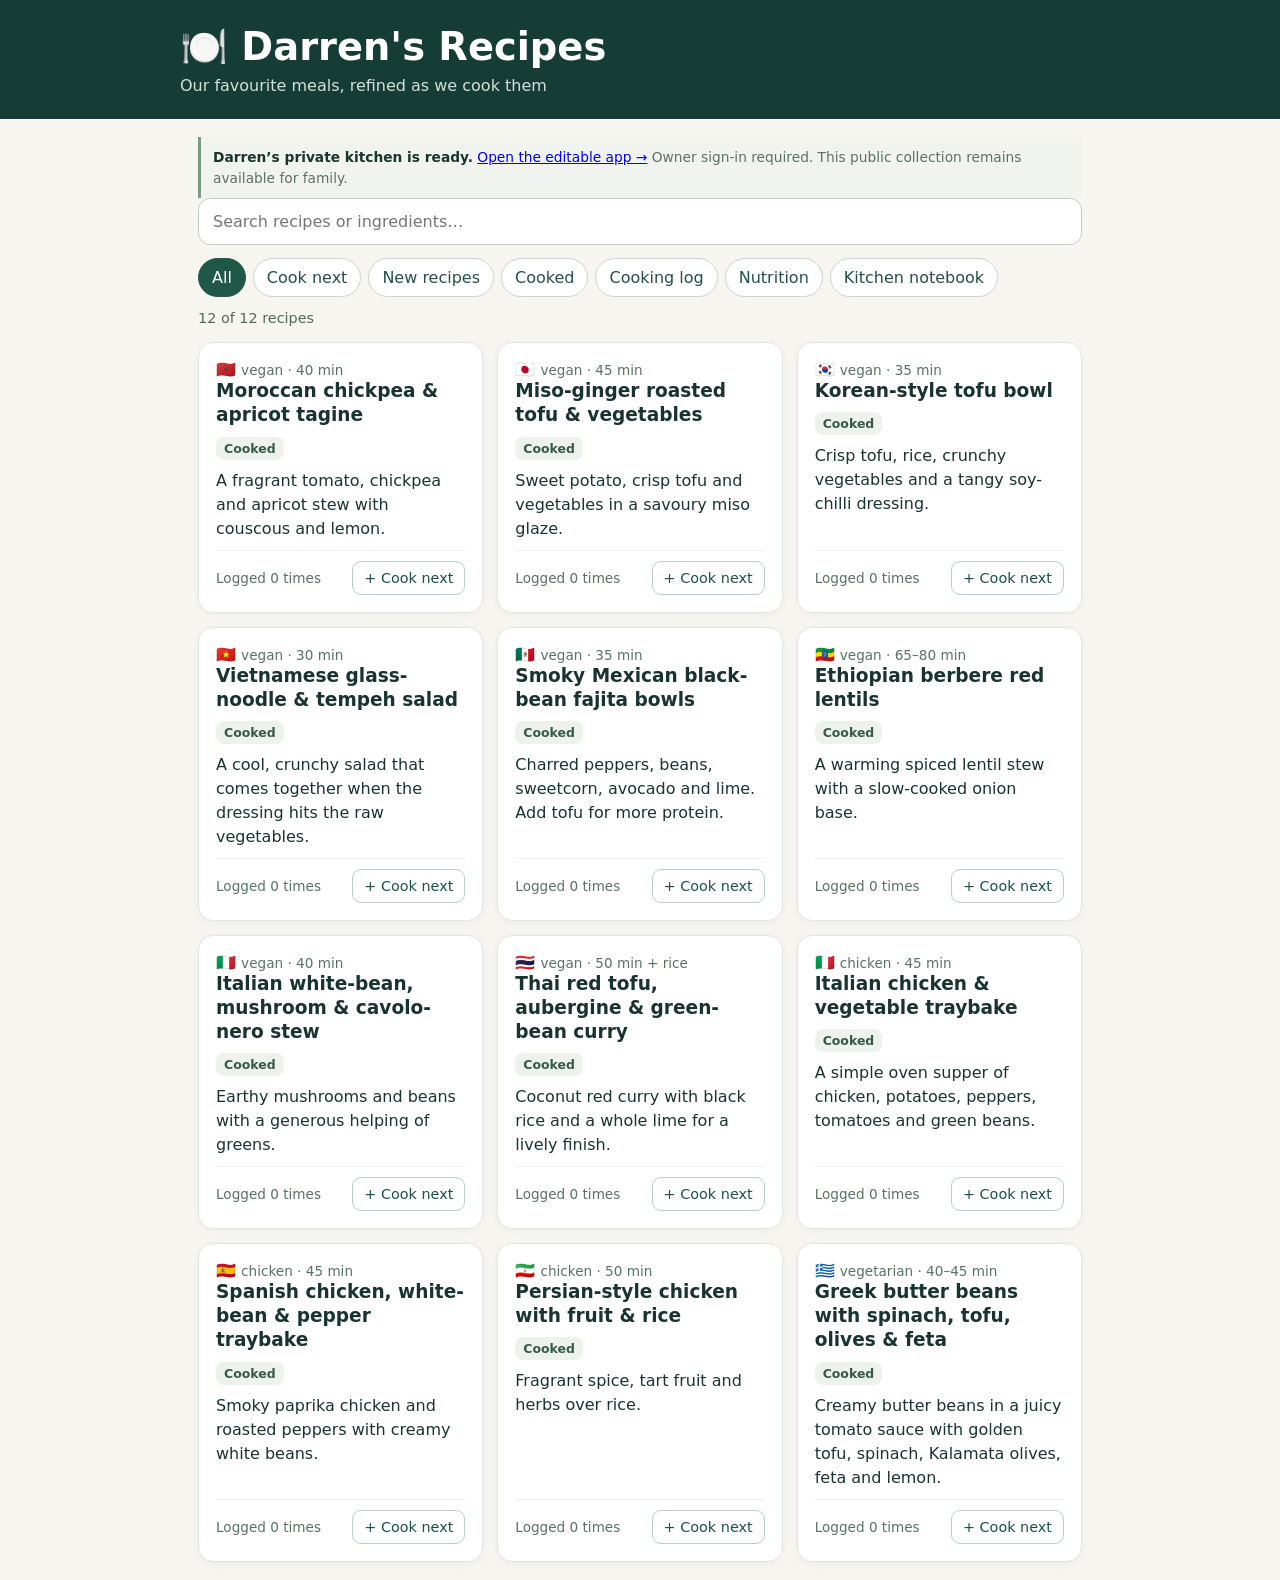
==== commit 825f7275: "Link the private kitchen and explain recipe updates Add an owner-sign-in link to the existing public" ====
--- a/index.html
+++ b/index.html
@@ -83,6 +83,7 @@
 <body>
 <header><h1>🍽️ Darren's Recipes</h1><p>Our favourite meals, refined as we cook them</p></header>
 <main>
+<aside class="notice" aria-label="Private kitchen"><strong>Darren’s private kitchen is ready.</strong> <a href="https://darrens-kitchen-rotation.dazspruce.chatgpt.site">Open the editable app →</a> <span class="small">Owner sign-in required. This public collection remains available for family.</span></aside>
 <input id="search" type="search" placeholder="Search recipes or ingredients…" aria-label="Search recipes">
 <div class="tabs" role="group" aria-label="Filter recipes">
 <button class="tab" data-tab="all" aria-pressed="true">All</button>
@@ -257,4 +258,4 @@
 });
 </script>
 </body>
-</html>+</html>
